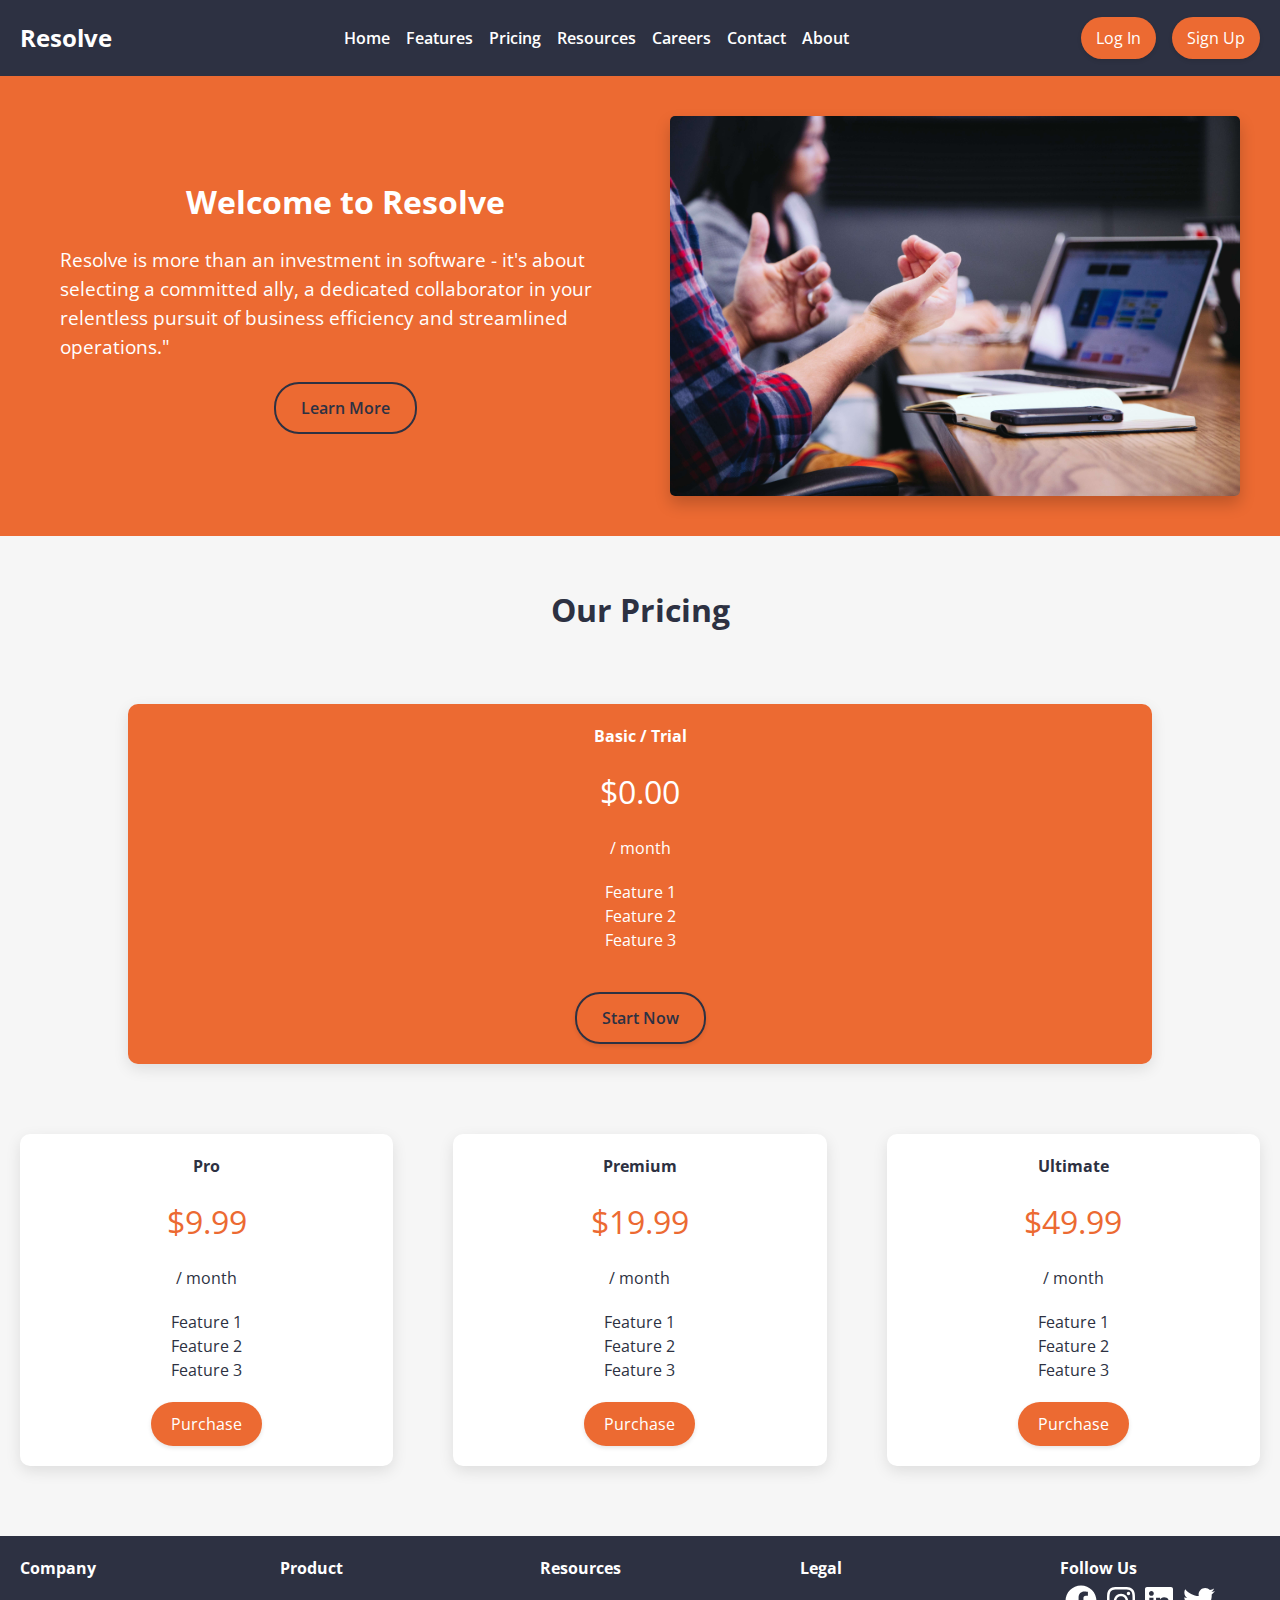
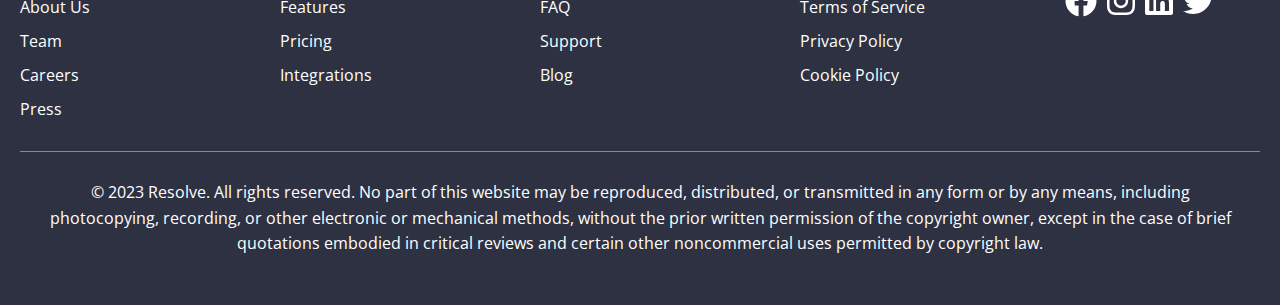
==== index.html @ be9911df "Add/Updated two panels" ====
<!DOCTYPE html>
<html lang="en">
  <head>
    <meta charset="utf-8" />
    <meta name="viewport" content="width=device-width, initial-scale=1" />

    <title>Home - Resolve | Ticketing & Documentation System</title>
    <meta
      name="description"
      content="Resolve is a cutting-edge, integrated CRM and DMS software solution designed to streamline your customer relationships and document management. Its robust yet user-friendly interface enhances operational efficiency, drives data-driven decisions, and adapts to your business growth, providing a seamless and sustainable pathway to success."
    />
    <meta name="author" content="Joshua Erney" />

    <link rel="icon" href="/favicon.ico" />
    <link rel="icon" href="/favicon.svg" type="image/svg+xml" />
    <link rel="apple-touch-icon" href="/apple-touch-icon.png" />
    <link rel="preconnect" href="https://fonts.googleapis.com" />
    <link rel="preconnect" href="https://fonts.gstatic.com" crossorigin />
    <link
      href="https://fonts.googleapis.com/css2?family=Open+Sans:wght@300;400;500;600;700;800&display=swap"
      rel="stylesheet"
    />

    <link rel="stylesheet" href="css\reset.css" />
    <link rel="stylesheet" href="css\main.css" />
    <link rel="stylesheet" href="css\responsive.css" />
  </head>
  <body>
    <header>
      <h1><a id="logo" href="index.html" rel="home">Resolve</a></h1>
      <nav class="navContainer">
        <div class="primaryNav">
          <ul class="primaryNavList">
            <li class="navMenuItem">
              <a class="navLink" href="index.html">Home</a>
            </li>
            <li class="navMenuItem">
              <a class="navLink" href="features.html">Features</a>
            </li>
            <li class="navMenuItem">
              <a class="navLink" href="pricing.html">Pricing</a>
            </li>
            <li class="navMenuItem">
              <a class="navLink" href="resources.html">Resources</a>
              <ul class="primaryNavSubList">
                <li class="navSubmenuItem">
                  <a class="navLink" href="documentation.html">Documentation</a>
                </li>
                <li class="navSubmenuItem">
                  <a class="navLink" href="testimonials.html">Testimonials</a>
                </li>
                <li class="navSubmenuItem">
                  <a class="navLink" href="integrations.html">Integrations</a>
                </li>
              </ul>
            </li>
            <li class="navMenuItem">
              <a class="navLink" href="careers.html">Careers</a>
            </li>
            <li class="navMenuItem">
              <a class="navLink" href="contact.html">Contact</a>
            </li>
            <li class="navMenuItem">
              <a class="navLink" href="about.html">About</a>
            </li>
          </ul>
        </div>
        <div class="secondaryNav">
          <ul class="secondaryNavList">
            <li class="navMenuItem">
              <a class="navLink button" href="login.html">Log In</a>
            </li>
            <li class="navMenuItem">
              <a class="navLink button" href="signup.html">Sign Up</a>
            </li>
          </ul>
        </div>
      </nav>
    </header>

    <main>
      <section id="intro">
        <div class="introContainer">
          <div class="introText">
            <h2>Welcome to Resolve</h2>
            <p>
              Resolve is more than an investment in software - it's about
              selecting a committed ally, a dedicated collaborator in your
              relentless pursuit of business efficiency and streamlined
              operations."
            </p>
            <button class="intro-button">Learn More</button>
          </div>
          <div class="introImg">
            <img src="img\image5.jpg" alt="Introduction to Resolve" />
          </div>
        </div>
      </section>

      <section id="pricing">
        <h2>Our Pricing</h2>
        <div class="pricing-container">
          <div class="pricing-plan" id="basic-plan">
            <h3 class="plan-title">Basic / Trial</h3>
            <p class="plan-price">$0.00</p>
            <p class="plan-period">/ month</p>
            <ul class="plan-features">
              <li>Feature 1</li>
              <li>Feature 2</li>
              <li>Feature 3</li>
            </ul>
            <a href="#" class="navLink button">Start Now</a>
          </div>
          <div class="pricing-grid">
            <div class="pricing-plan">
              <h3 class="plan-title">Pro</h3>
              <p class="plan-price">$9.99</p>
              <p class="plan-period">/ month</p>
              <ul class="plan-features">
                <li>Feature 1</li>
                <li>Feature 2</li>
                <li>Feature 3</li>
              </ul>
              <a href="#" class="navLink button">Purchase</a>
            </div>

            <div class="pricing-plan">
              <h3 class="plan-title">Premium</h3>
              <p class="plan-price">$19.99</p>
              <p class="plan-period">/ month</p>
              <ul class="plan-features">
                <li>Feature 1</li>
                <li>Feature 2</li>
                <li>Feature 3</li>
              </ul>
              <a href="#" class="navLink button">Purchase</a>
            </div>

            <div class="pricing-plan">
              <h3 class="plan-title">Ultimate</h3>
              <p class="plan-price">$49.99</p>
              <p class="plan-period">/ month</p>
              <ul class="plan-features">
                <li>Feature 1</li>
                <li>Feature 2</li>
                <li>Feature 3</li>
              </ul>
              <a href="#" class="navLink button">Purchase</a>
            </div>
          </div>
        </div>
      </section>
    </main>

    <footer>
      <div class="footer-container">
        <!-- Company information -->
        <div class="footer-section">
          <h4>Company</h4>
          <ul>
            <li><a href="about.html">About Us</a></li>
            <li><a href="team.html">Team</a></li>
            <li><a href="careers.html">Careers</a></li>
            <li><a href="press.html">Press</a></li>
          </ul>
        </div>
        <!-- Product/Service information -->
        <div class="footer-section">
          <h4>Product</h4>
          <ul>
            <li><a href="features.html">Features</a></li>
            <li><a href="pricing.html">Pricing</a></li>
            <li><a href="integrations.html">Integrations</a></li>
          </ul>
        </div>
        <!-- Support and resources -->
        <div class="footer-section">
          <h4>Resources</h4>
          <ul>
            <li><a href="faq.html">FAQ</a></li>
            <li><a href="support.html">Support</a></li>
            <li><a href="blog.html">Blog</a></li>
          </ul>
        </div>
        <!-- Legal links -->
        <div class="footer-section">
          <h4>Legal</h4>
          <ul>
            <li><a href="terms.html">Terms of Service</a></li>
            <li><a href="privacy.html">Privacy Policy</a></li>
            <li><a href="cookie.html">Cookie Policy</a></li>
          </ul>
        </div>

        <!-- Social media links -->
        <div class="footer-section">
          <h3>Follow Us</h3>
          <ul class="social-icons">
            <li>
              <a href="#" target="_blank">
                <svg
                  xmlns="http://www.w3.org/2000/svg"
                  height="2em"
                  viewBox="0 0 512 512"
                >
                  <path
                    d="M504 256C504 119 393 8 256 8S8 119 8 256c0 123.78 90.69 226.38 209.25 245V327.69h-63V256h63v-54.64c0-62.15 37-96.48 93.67-96.48 27.14 0 55.52 4.84 55.52 4.84v61h-31.28c-30.8 0-40.41 19.12-40.41 38.73V256h68.78l-11 71.69h-57.78V501C413.31 482.38 504 379.78 504 256z"
                  />
                </svg>
              </a>
            </li>

            <li>
              <a href="#" target="_blank">
                <svg
                  xmlns="http://www.w3.org/2000/svg"
                  height="2em"
                  viewBox="0 0 448 512"
                >
                  <path
                    d="M224.1 141c-63.6 0-114.9 51.3-114.9 114.9s51.3 114.9 114.9 114.9S339 319.5 339 255.9 287.7 141 224.1 141zm0 189.6c-41.1 0-74.7-33.5-74.7-74.7s33.5-74.7 74.7-74.7 74.7 33.5 74.7 74.7-33.6 74.7-74.7 74.7zm146.4-194.3c0 14.9-12 26.8-26.8 26.8-14.9 0-26.8-12-26.8-26.8s12-26.8 26.8-26.8 26.8 12 26.8 26.8zm76.1 27.2c-1.7-35.9-9.9-67.7-36.2-93.9-26.2-26.2-58-34.4-93.9-36.2-37-2.1-147.9-2.1-184.9 0-35.8 1.7-67.6 9.9-93.9 36.1s-34.4 58-36.2 93.9c-2.1 37-2.1 147.9 0 184.9 1.7 35.9 9.9 67.7 36.2 93.9s58 34.4 93.9 36.2c37 2.1 147.9 2.1 184.9 0 35.9-1.7 67.7-9.9 93.9-36.2 26.2-26.2 34.4-58 36.2-93.9 2.1-37 2.1-147.8 0-184.8zM398.8 388c-7.8 19.6-22.9 34.7-42.6 42.6-29.5 11.7-99.5 9-132.1 9s-102.7 2.6-132.1-9c-19.6-7.8-34.7-22.9-42.6-42.6-11.7-29.5-9-99.5-9-132.1s-2.6-102.7 9-132.1c7.8-19.6 22.9-34.7 42.6-42.6 29.5-11.7 99.5-9 132.1-9s102.7-2.6 132.1 9c19.6 7.8 34.7 22.9 42.6 42.6 11.7 29.5 9 99.5 9 132.1s2.7 102.7-9 132.1z"
                  />
                </svg>
              </a>
            </li>

            <li>
              <a href="#" target="_blank">
                <svg
                  xmlns="http://www.w3.org/2000/svg"
                  height="2em"
                  viewBox="0 0 448 512"
                >
                  <path
                    d="M416 32H31.9C14.3 32 0 46.5 0 64.3v383.4C0 465.5 14.3 480 31.9 480H416c17.6 0 32-14.5 32-32.3V64.3c0-17.8-14.4-32.3-32-32.3zM135.4 416H69V202.2h66.5V416zm-33.2-243c-21.3 0-38.5-17.3-38.5-38.5S80.9 96 102.2 96c21.2 0 38.5 17.3 38.5 38.5 0 21.3-17.2 38.5-38.5 38.5zm282.1 243h-66.4V312c0-24.8-.5-56.7-34.5-56.7-34.6 0-39.9 27-39.9 54.9V416h-66.4V202.2h63.7v29.2h.9c8.9-16.8 30.6-34.5 62.9-34.5 67.2 0 79.7 44.3 79.7 101.9V416z"
                  />
                </svg>
              </a>
            </li>

            <li>
              <a href="#" target="_blank">
                <svg
                  xmlns="http://www.w3.org/2000/svg"
                  height="2em"
                  viewBox="0 0 512 512"
                >
                  <path
                    d="M459.37 151.716c.325 4.548.325 9.097.325 13.645 0 138.72-105.583 298.558-298.558 298.558-59.452 0-114.68-17.219-161.137-47.106 8.447.974 16.568 1.299 25.34 1.299 49.055 0 94.213-16.568 130.274-44.832-46.132-.975-84.792-31.188-98.112-72.772 6.498.974 12.995 1.624 19.818 1.624 9.421 0 18.843-1.3 27.614-3.573-48.081-9.747-84.143-51.98-84.143-102.985v-1.299c13.969 7.797 30.214 12.67 47.431 13.319-28.264-18.843-46.781-51.005-46.781-87.391 0-19.492 5.197-37.36 14.294-52.954 51.655 63.675 129.3 105.258 216.365 109.807-1.624-7.797-2.599-15.918-2.599-24.04 0-57.828 46.782-104.934 104.934-104.934 30.213 0 57.502 12.67 76.67 33.137 23.715-4.548 46.456-13.32 66.599-25.34-7.798 24.366-24.366 44.833-46.132 57.827 21.117-2.273 41.584-8.122 60.426-16.243-14.292 20.791-32.161 39.308-52.628 54.253z"
                  />
                </svg>
              </a>
            </li>
          </ul>
        </div>
      </div>
      <!-- Copyright notice -->
      <div class="copyright-notice">
        <p>
          © 2023 Resolve. All rights reserved. No part of this website may be
          reproduced, distributed, or transmitted in any form or by any means,
          including photocopying, recording, or other electronic or mechanical
          methods, without the prior written permission of the copyright owner,
          except in the case of brief quotations embodied in critical reviews
          and certain other noncommercial uses permitted by copyright law.
        </p>
      </div>
    </footer>

    <script src="Resolve\js\main.js"></script>
  </body>
</html>
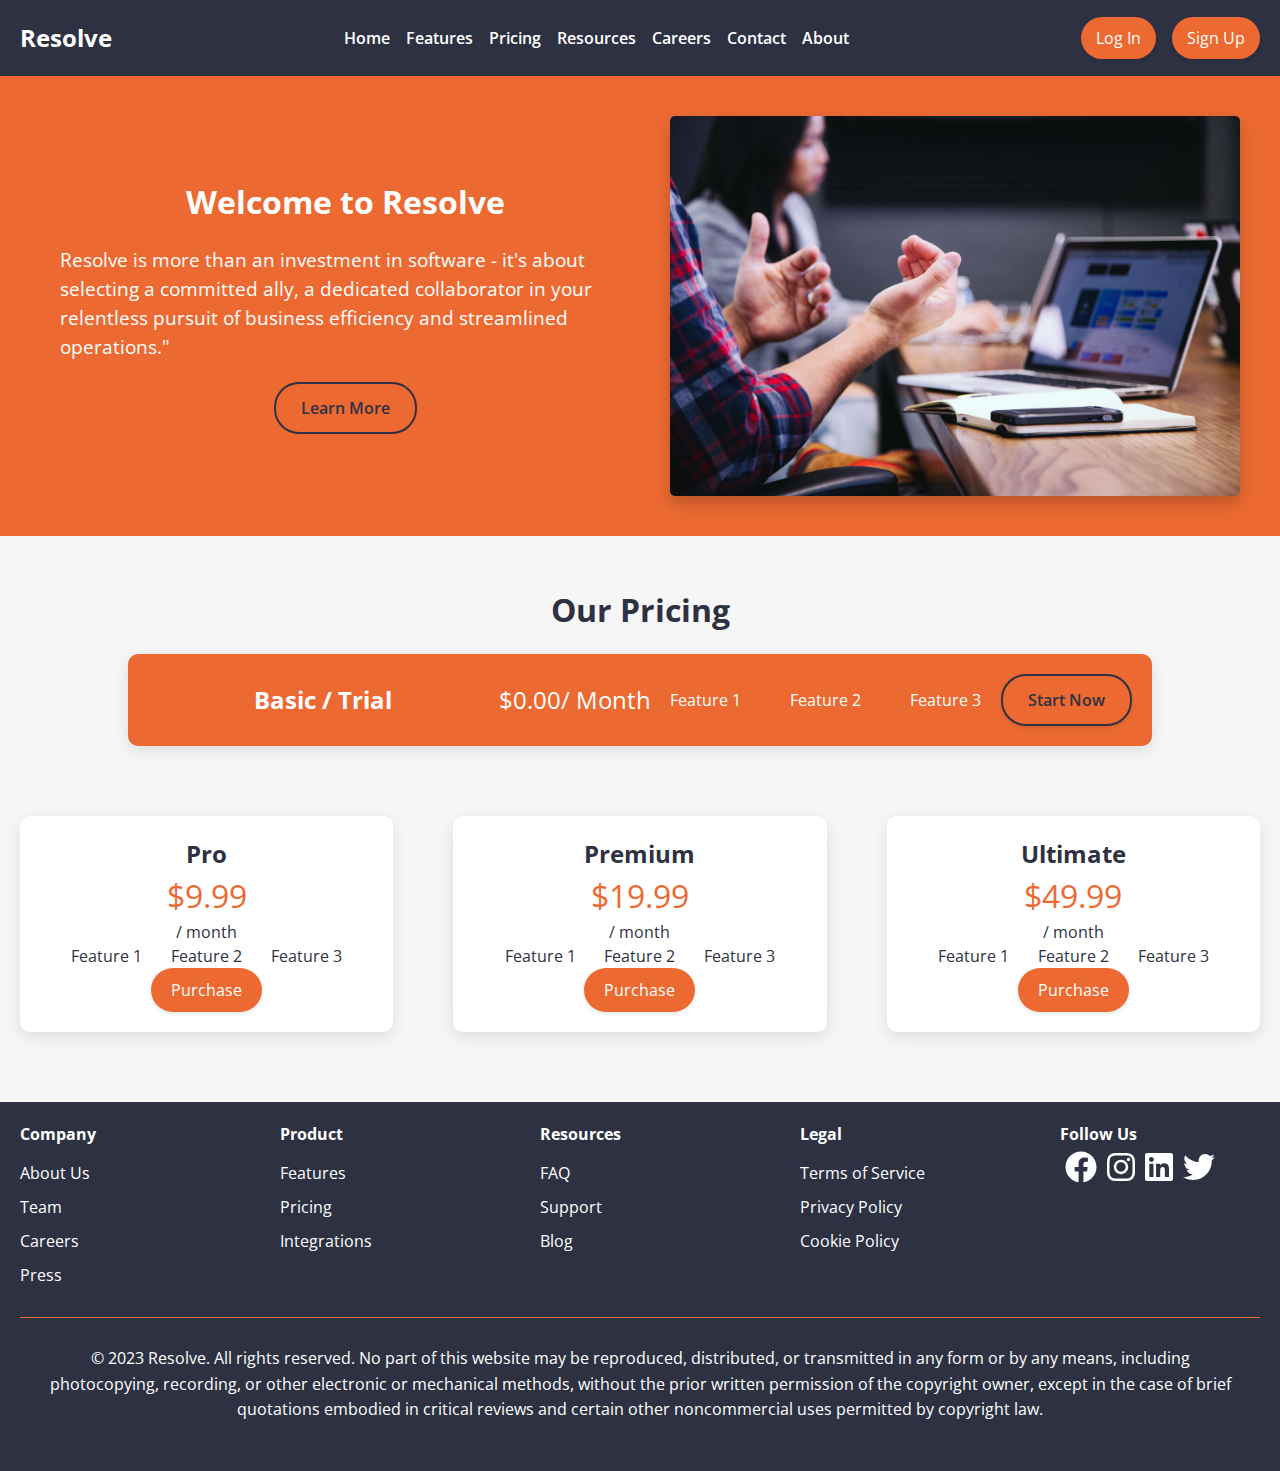
==== commit 6798f449: "made changes to the pricing card" ====
--- a/index.html
+++ b/index.html
@@ -103,7 +103,7 @@
           <div class="pricing-plan" id="basic-plan">
             <h3 class="plan-title">Basic / Trial</h3>
             <p class="plan-price">$0.00</p>
-            <p class="plan-period">/ month</p>
+            <p class="plan-period">/ Month</p>
             <ul class="plan-features">
               <li>Feature 1</li>
               <li>Feature 2</li>
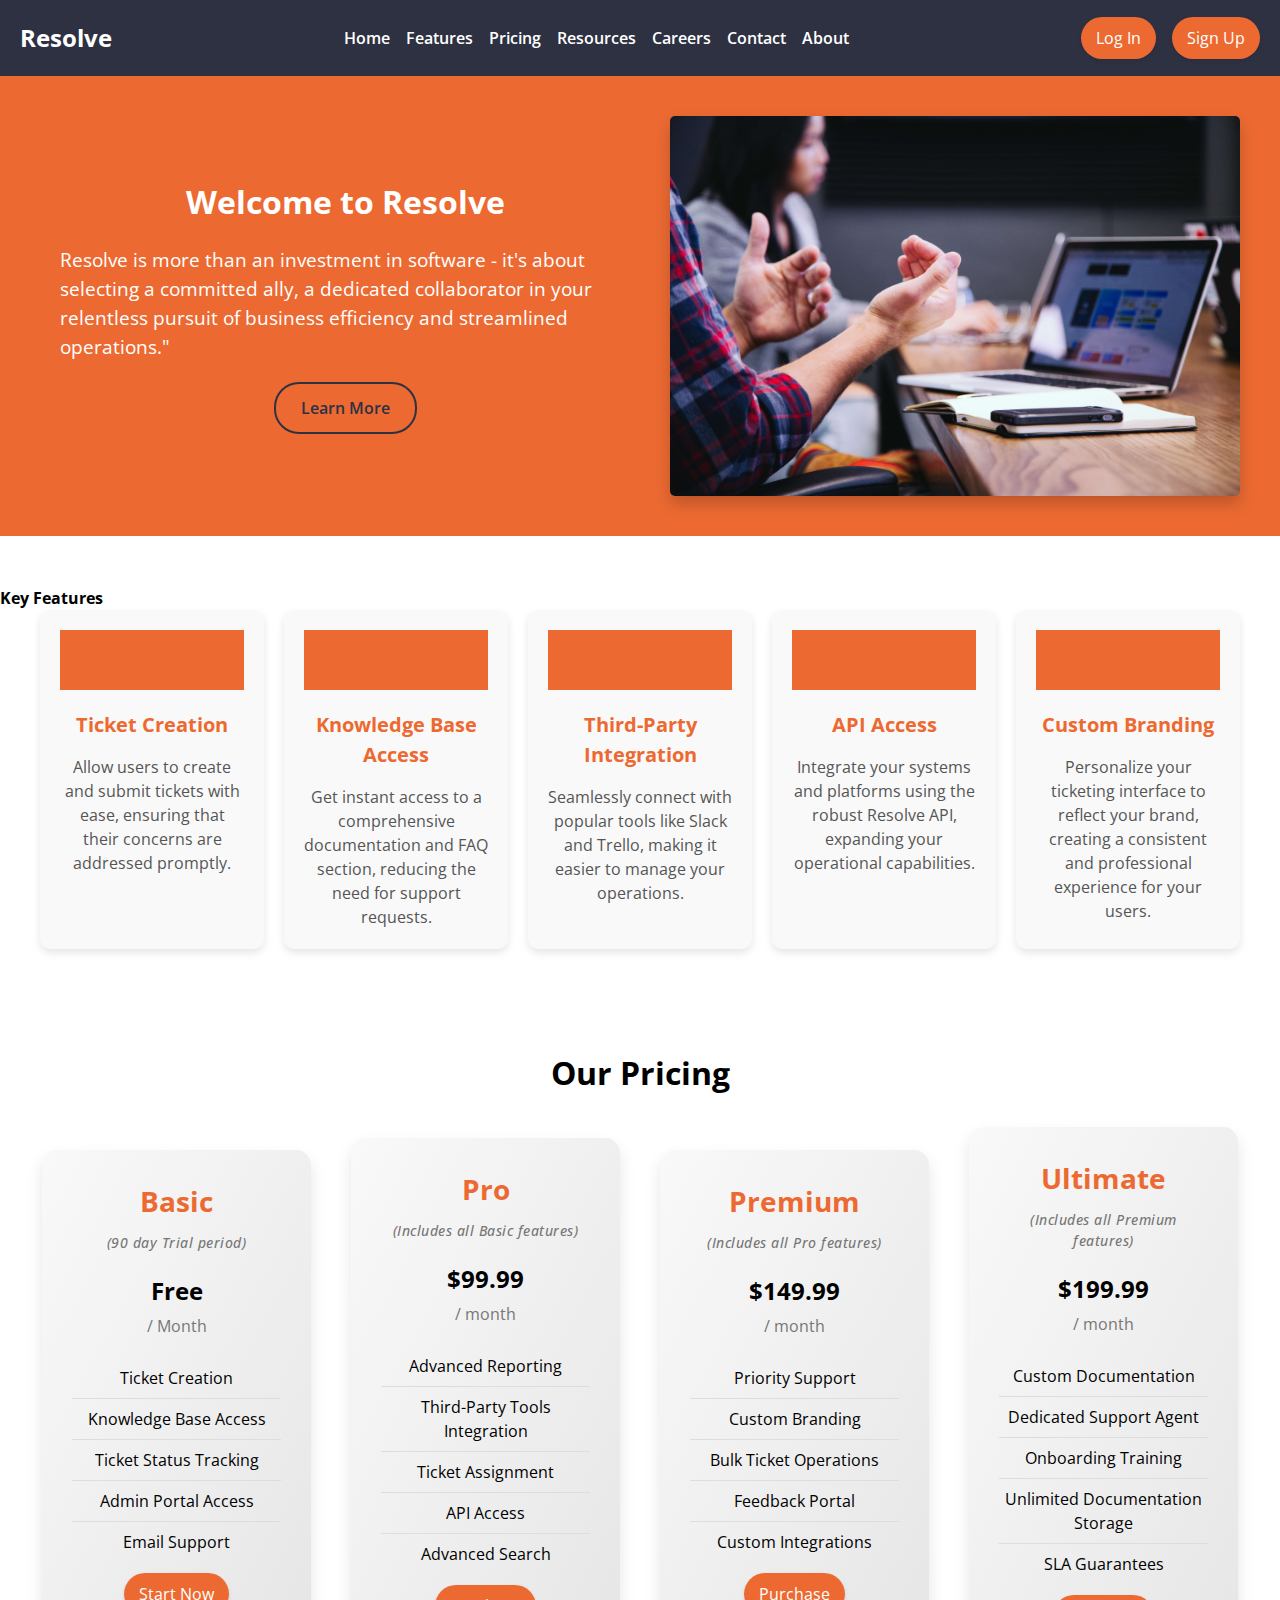
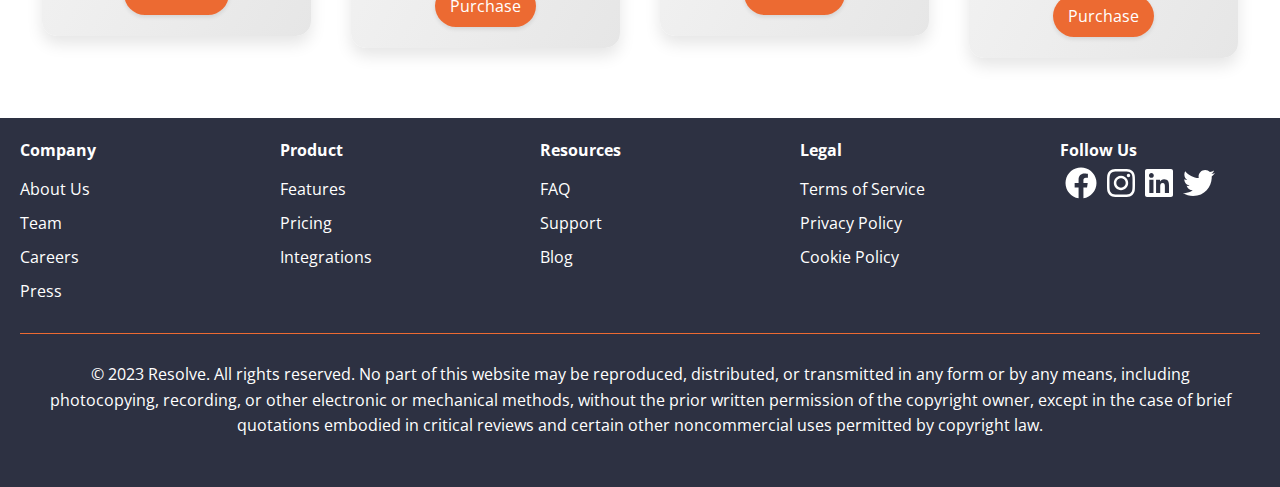
==== commit 6369bf35: "changed pricing panel" ====
--- a/index.html
+++ b/index.html
@@ -97,56 +97,127 @@
         </div>
       </section>
 
+      <section id="features-showcase">
+        <h2>Key Features</h2>
+        <div class="features-container">
+          <div class="feature-item">
+            <div class="feature-icon">
+              <!-- Insert SVG or Font Awesome icon here -->
+            </div>
+            <h3>Ticket Creation</h3>
+            <p>
+              Allow users to create and submit tickets with ease, ensuring that
+              their concerns are addressed promptly.
+            </p>
+          </div>
+
+          <div class="feature-item">
+            <div class="feature-icon">
+              <!-- Insert SVG or Font Awesome icon here -->
+            </div>
+            <h3>Knowledge Base Access</h3>
+            <p>
+              Get instant access to a comprehensive documentation and FAQ
+              section, reducing the need for support requests.
+            </p>
+          </div>
+
+          <div class="feature-item">
+            <div class="feature-icon">
+              <!-- Insert SVG or Font Awesome icon here -->
+            </div>
+            <h3>Third-Party Integration</h3>
+            <p>
+              Seamlessly connect with popular tools like Slack and Trello,
+              making it easier to manage your operations.
+            </p>
+          </div>
+
+          <div class="feature-item">
+            <div class="feature-icon">
+              <!-- Insert SVG or Font Awesome icon here -->
+            </div>
+            <h3>API Access</h3>
+            <p>
+              Integrate your systems and platforms using the robust Resolve API,
+              expanding your operational capabilities.
+            </p>
+          </div>
+
+          <div class="feature-item">
+            <div class="feature-icon">
+              <!-- Insert SVG or Font Awesome icon here -->
+            </div>
+            <h3>Custom Branding</h3>
+            <p>
+              Personalize your ticketing interface to reflect your brand,
+              creating a consistent and professional experience for your users.
+            </p>
+          </div>
+        </div>
+      </section>
+
       <section id="pricing">
         <h2>Our Pricing</h2>
-        <div class="pricing-container">
-          <div class="pricing-plan" id="basic-plan">
-            <h3 class="plan-title">Basic / Trial</h3>
-            <p class="plan-price">$0.00</p>
+        <div class="pricing-grid">
+          <div class="pricing-plan">
+            <h3 class="plan-title">Basic</h3>
+            <p class="plan-subtitle">(90 day Trial period)</p>
+            <p class="plan-price">Free</p>
             <p class="plan-period">/ Month</p>
             <ul class="plan-features">
-              <li>Feature 1</li>
-              <li>Feature 2</li>
-              <li>Feature 3</li>
+              <li>Ticket Creation</li>
+              <li>Knowledge Base Access</li>
+              <li>Ticket Status Tracking</li>
+              <li>Admin Portal Access</li>
+              <li>Email Support</li>
             </ul>
             <a href="#" class="navLink button">Start Now</a>
           </div>
-          <div class="pricing-grid">
-            <div class="pricing-plan">
-              <h3 class="plan-title">Pro</h3>
-              <p class="plan-price">$9.99</p>
-              <p class="plan-period">/ month</p>
-              <ul class="plan-features">
-                <li>Feature 1</li>
-                <li>Feature 2</li>
-                <li>Feature 3</li>
-              </ul>
-              <a href="#" class="navLink button">Purchase</a>
-            </div>
-
-            <div class="pricing-plan">
-              <h3 class="plan-title">Premium</h3>
-              <p class="plan-price">$19.99</p>
-              <p class="plan-period">/ month</p>
-              <ul class="plan-features">
-                <li>Feature 1</li>
-                <li>Feature 2</li>
-                <li>Feature 3</li>
-              </ul>
-              <a href="#" class="navLink button">Purchase</a>
-            </div>
-
-            <div class="pricing-plan">
-              <h3 class="plan-title">Ultimate</h3>
-              <p class="plan-price">$49.99</p>
-              <p class="plan-period">/ month</p>
-              <ul class="plan-features">
-                <li>Feature 1</li>
-                <li>Feature 2</li>
-                <li>Feature 3</li>
-              </ul>
-              <a href="#" class="navLink button">Purchase</a>
-            </div>
+
+          <div class="pricing-plan">
+            <h3 class="plan-title">Pro</h3>
+            <p class="plan-subtitle">(Includes all Basic features)</p>
+            <p class="plan-price">$99.99</p>
+            <p class="plan-period">/ month</p>
+            <ul class="plan-features">
+              <li>Advanced Reporting</li>
+              <li>Third-Party Tools Integration</li>
+              <li>Ticket Assignment</li>
+              <li>API Access</li>
+              <li>Advanced Search</li>
+            </ul>
+            <a href="#" class="navLink button">Purchase</a>
+          </div>
+
+          <div class="pricing-plan">
+            <h3 class="plan-title">Premium</h3>
+            <p class="plan-subtitle">(Includes all Pro features)</p>
+            <p class="plan-price">$149.99</p>
+            <p class="plan-period">/ month</p>
+            <ul class="plan-features">
+              <li>Priority Support</li>
+              <li>Custom Branding</li>
+              <li>Bulk Ticket Operations</li>
+              <li>Feedback Portal</li>
+              <li>Custom Integrations</li>
+            </ul>
+            <a href="#" class="navLink button">Purchase</a>
+          </div>
+
+          <div class="pricing-plan">
+            <h3 class="plan-title">Ultimate</h3>
+            <p class="plan-subtitle">(Includes all Premium features)</p>
+            <p class="plan-price">$199.99</p>
+            <p class="plan-period">/ month</p>
+            <ul class="plan-features">
+              <li>Custom Documentation</li>
+              <li>Dedicated Support Agent</li>
+              <li>Onboarding Training</li>
+              <li>Unlimited Documentation Storage</li>
+              <li>SLA Guarantees</li>
+            </ul>
+            <a href="#" class="navLink button">Purchase</a>
           </div>
         </div>
       </section>
@@ -269,4 +340,4 @@
 
     <script src="Resolve\js\main.js"></script>
   </body>
-</html>+</html>
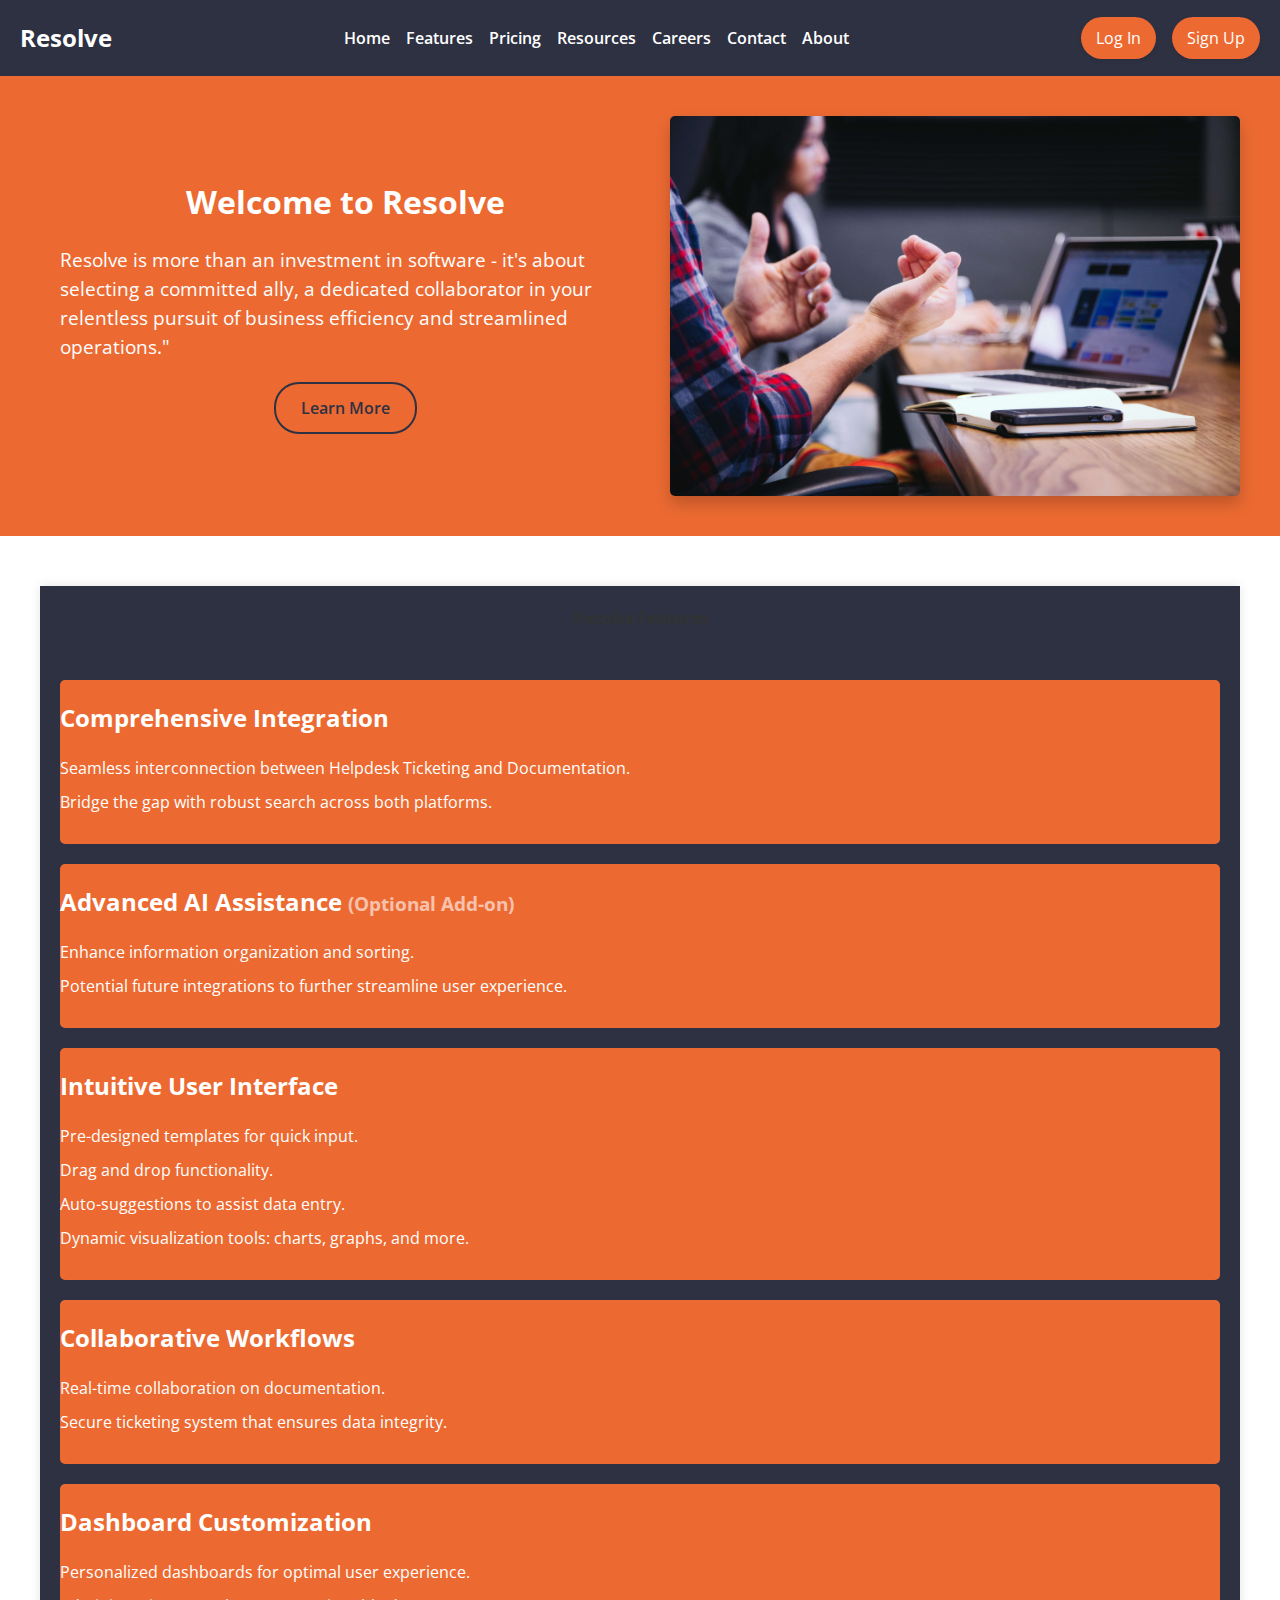
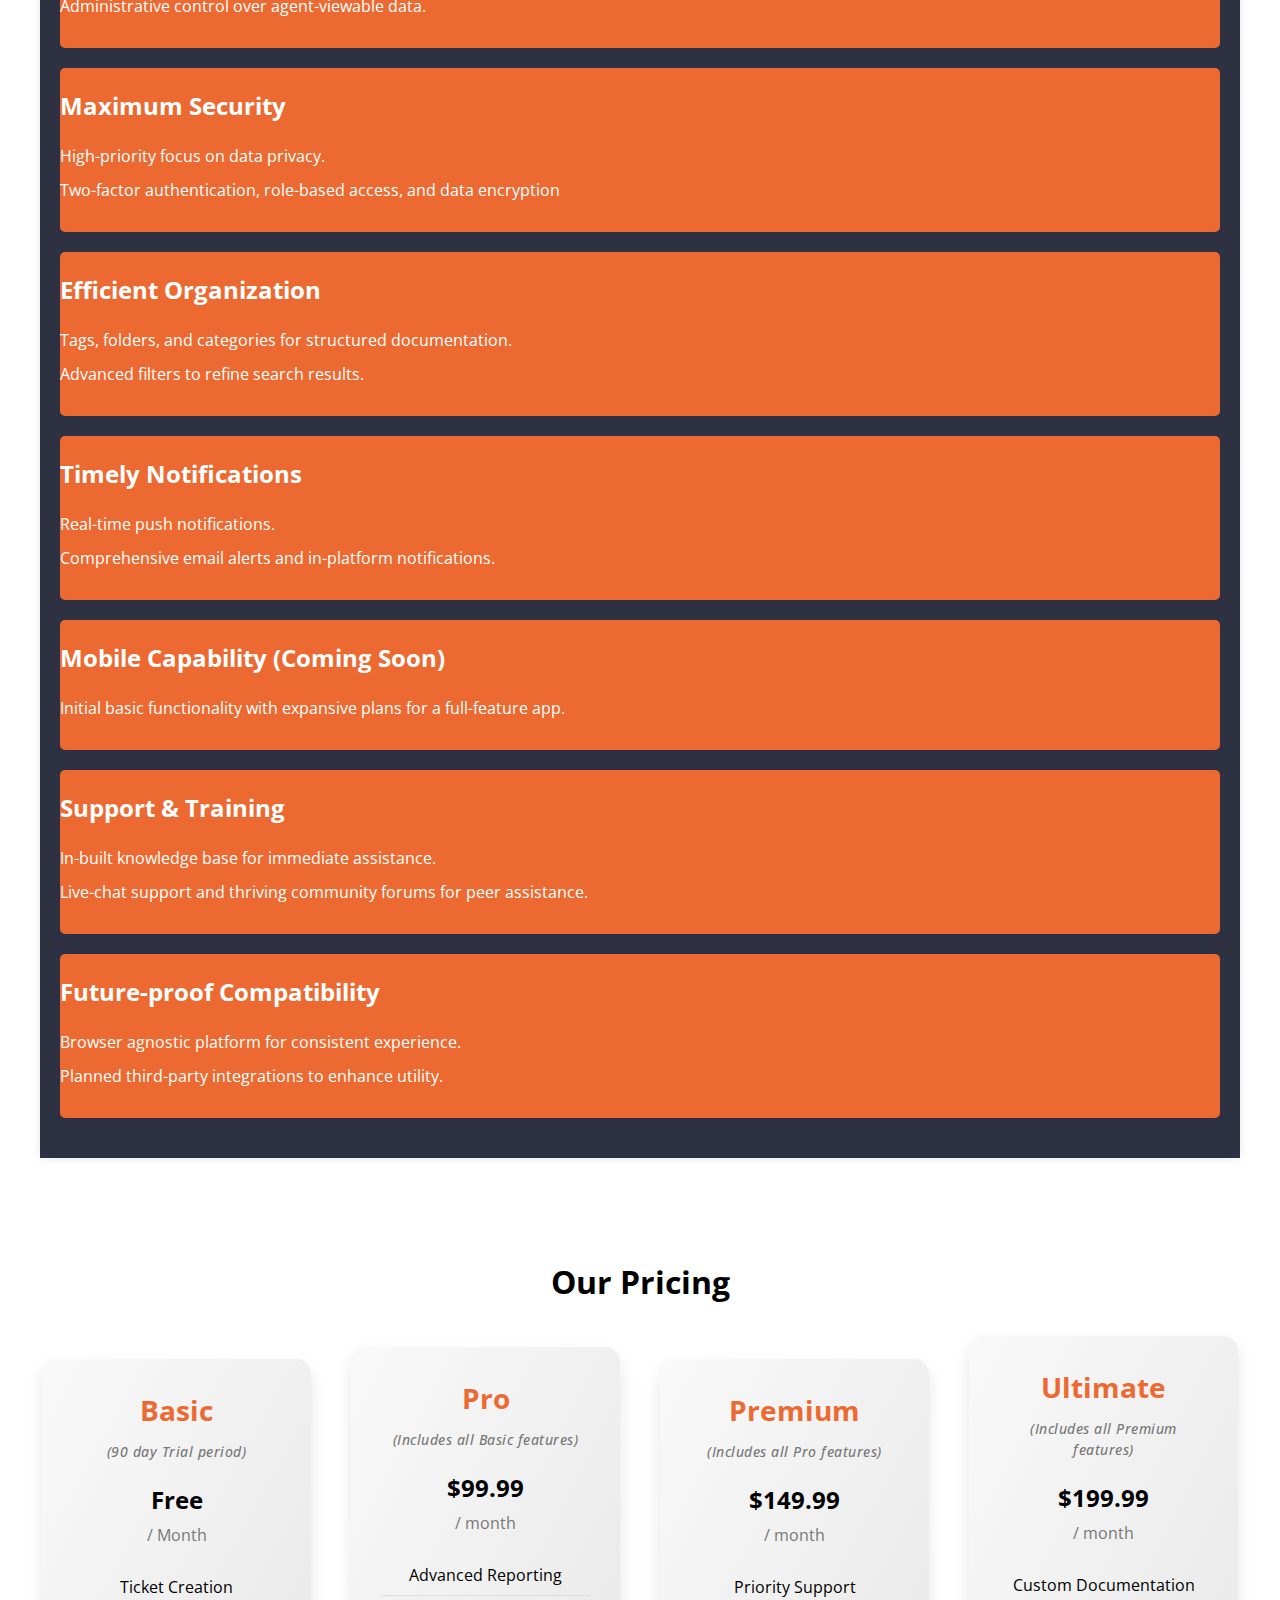
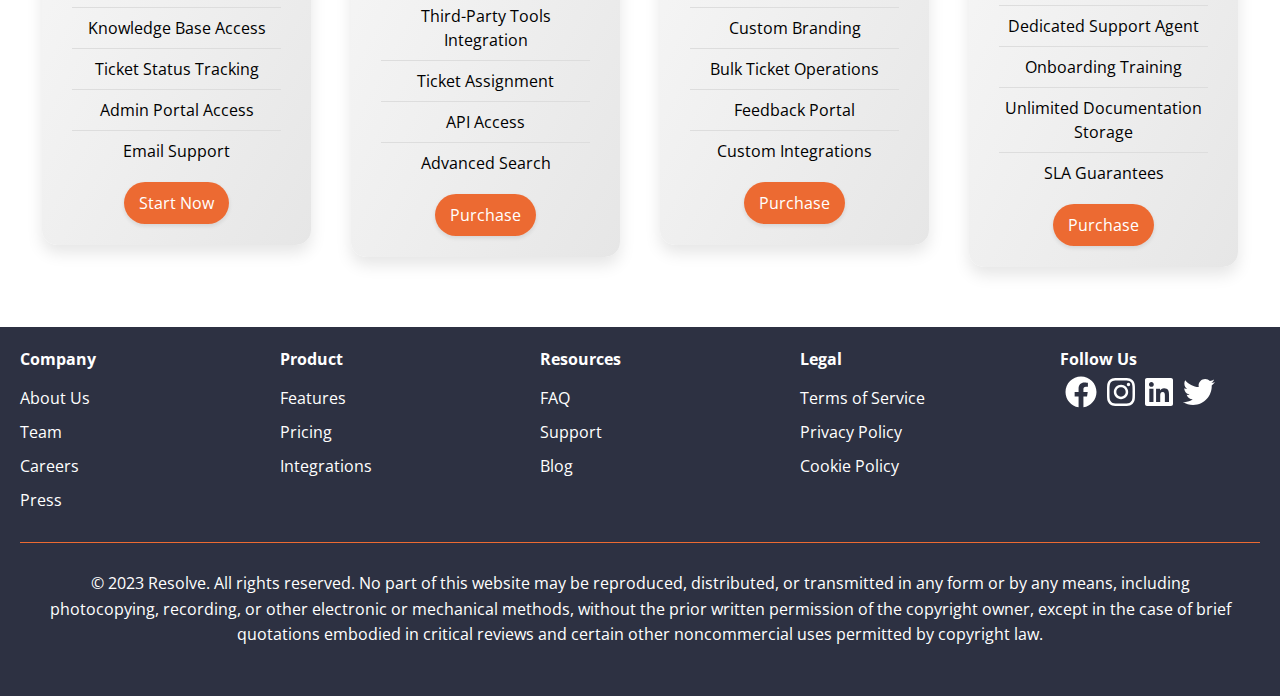
==== commit 5d61cc5e: "adding features panel" ====
--- a/index.html
+++ b/index.html
@@ -97,63 +97,96 @@
         </div>
       </section>
 
-      <section id="features-showcase">
-        <h2>Key Features</h2>
-        <div class="features-container">
-          <div class="feature-item">
-            <div class="feature-icon">
-              <!-- Insert SVG or Font Awesome icon here -->
-            </div>
-            <h3>Ticket Creation</h3>
-            <p>
-              Allow users to create and submit tickets with ease, ensuring that
-              their concerns are addressed promptly.
-            </p>
-          </div>
-
-          <div class="feature-item">
-            <div class="feature-icon">
-              <!-- Insert SVG or Font Awesome icon here -->
-            </div>
-            <h3>Knowledge Base Access</h3>
-            <p>
-              Get instant access to a comprehensive documentation and FAQ
-              section, reducing the need for support requests.
-            </p>
-          </div>
-
-          <div class="feature-item">
-            <div class="feature-icon">
-              <!-- Insert SVG or Font Awesome icon here -->
-            </div>
-            <h3>Third-Party Integration</h3>
-            <p>
-              Seamlessly connect with popular tools like Slack and Trello,
-              making it easier to manage your operations.
-            </p>
-          </div>
-
-          <div class="feature-item">
-            <div class="feature-icon">
-              <!-- Insert SVG or Font Awesome icon here -->
-            </div>
-            <h3>API Access</h3>
-            <p>
-              Integrate your systems and platforms using the robust Resolve API,
-              expanding your operational capabilities.
-            </p>
-          </div>
-
-          <div class="feature-item">
-            <div class="feature-icon">
-              <!-- Insert SVG or Font Awesome icon here -->
-            </div>
-            <h3>Custom Branding</h3>
-            <p>
-              Personalize your ticketing interface to reflect your brand,
-              creating a consistent and professional experience for your users.
-            </p>
-          </div>
+      <section id="features">
+        <h1>Resolve Features</h1>
+
+        <div class="feature">
+          <h2>Comprehensive Integration</h2>
+          <ul>
+            <li>Seamless interconnection between Helpdesk Ticketing and Documentation.</li>
+            <li>Bridge the gap with robust search across both platforms.</li>
+          </ul>
+        </div>
+
+        <div class="feature">
+          <h2>Advanced AI Assistance <span>(Optional Add-on)</span></h2>
+          <ul>
+            <li>Enhance information organization and sorting.</li>
+            <li> Potential future integrations to further streamline user experience.</li>
+          </ul>
+        </div>
+
+        <div class="feature">
+          <h2>Intuitive User Interface</h2>
+          <ul>
+            <li>Pre-designed templates for quick input.</li>
+            <li>Drag and drop functionality.</li>
+            <li>Auto-suggestions to assist data entry.</li>
+            <li>Dynamic visualization tools: charts, graphs, and more.</li>
+          </ul>
+        </div>
+
+        <div class="feature">
+          <h2>Collaborative Workflows</h2>
+          <ul>
+            <li>Real-time collaboration on documentation.</li>
+            <li>Secure ticketing system that ensures data integrity.</li>
+          </ul>
+        </div>
+
+        <div class="feature">
+          <h2>Dashboard Customization</h2>
+          <ul>
+            <li>Personalized dashboards for optimal user experience.</li>
+            <li>Administrative control over agent-viewable data.</li>
+          </ul>
+        </div>
+
+        <div class="feature">
+          <h2>Maximum Security</h2>
+          <ul>
+            <li>High-priority focus on data privacy.</li>
+            <li>Two-factor authentication, role-based access, and data encryption</li>
+          </ul>
+        </div>
+
+        <div class="feature">
+          <h2>Efficient Organization</h2>
+          <ul>
+            <li>Tags, folders, and categories for structured documentation.</li>
+            <li>Advanced filters to refine search results.</li>
+          </ul>
+        </div>
+
+        <div class="feature">
+          <h2>Timely Notifications</h2>
+          <ul>
+            <li>Real-time push notifications.</li>
+            <li>Comprehensive email alerts and in-platform notifications.</li>
+          </ul>
+        </div>
+
+        <div class="feature">
+          <h2>Mobile Capability (Coming Soon)</h2>
+          <ul>
+            <li>Initial basic functionality with expansive plans for a full-feature app.</li>
+          </ul>
+        </div>
+
+        <div class="feature">
+          <h2>Support & Training</h2>
+          <ul>
+            <li>In-built knowledge base for immediate assistance.</li>
+            <li>Live-chat support and thriving community forums for peer assistance.</li>
+          </ul>
+        </div>
+
+        <div class="feature">
+          <h2>Future-proof Compatibility</h2>
+          <ul>
+            <li>Browser agnostic platform for consistent experience.</li>
+            <li>Planned third-party integrations to enhance utility.</li>
+          </ul>
         </div>
       </section>
 
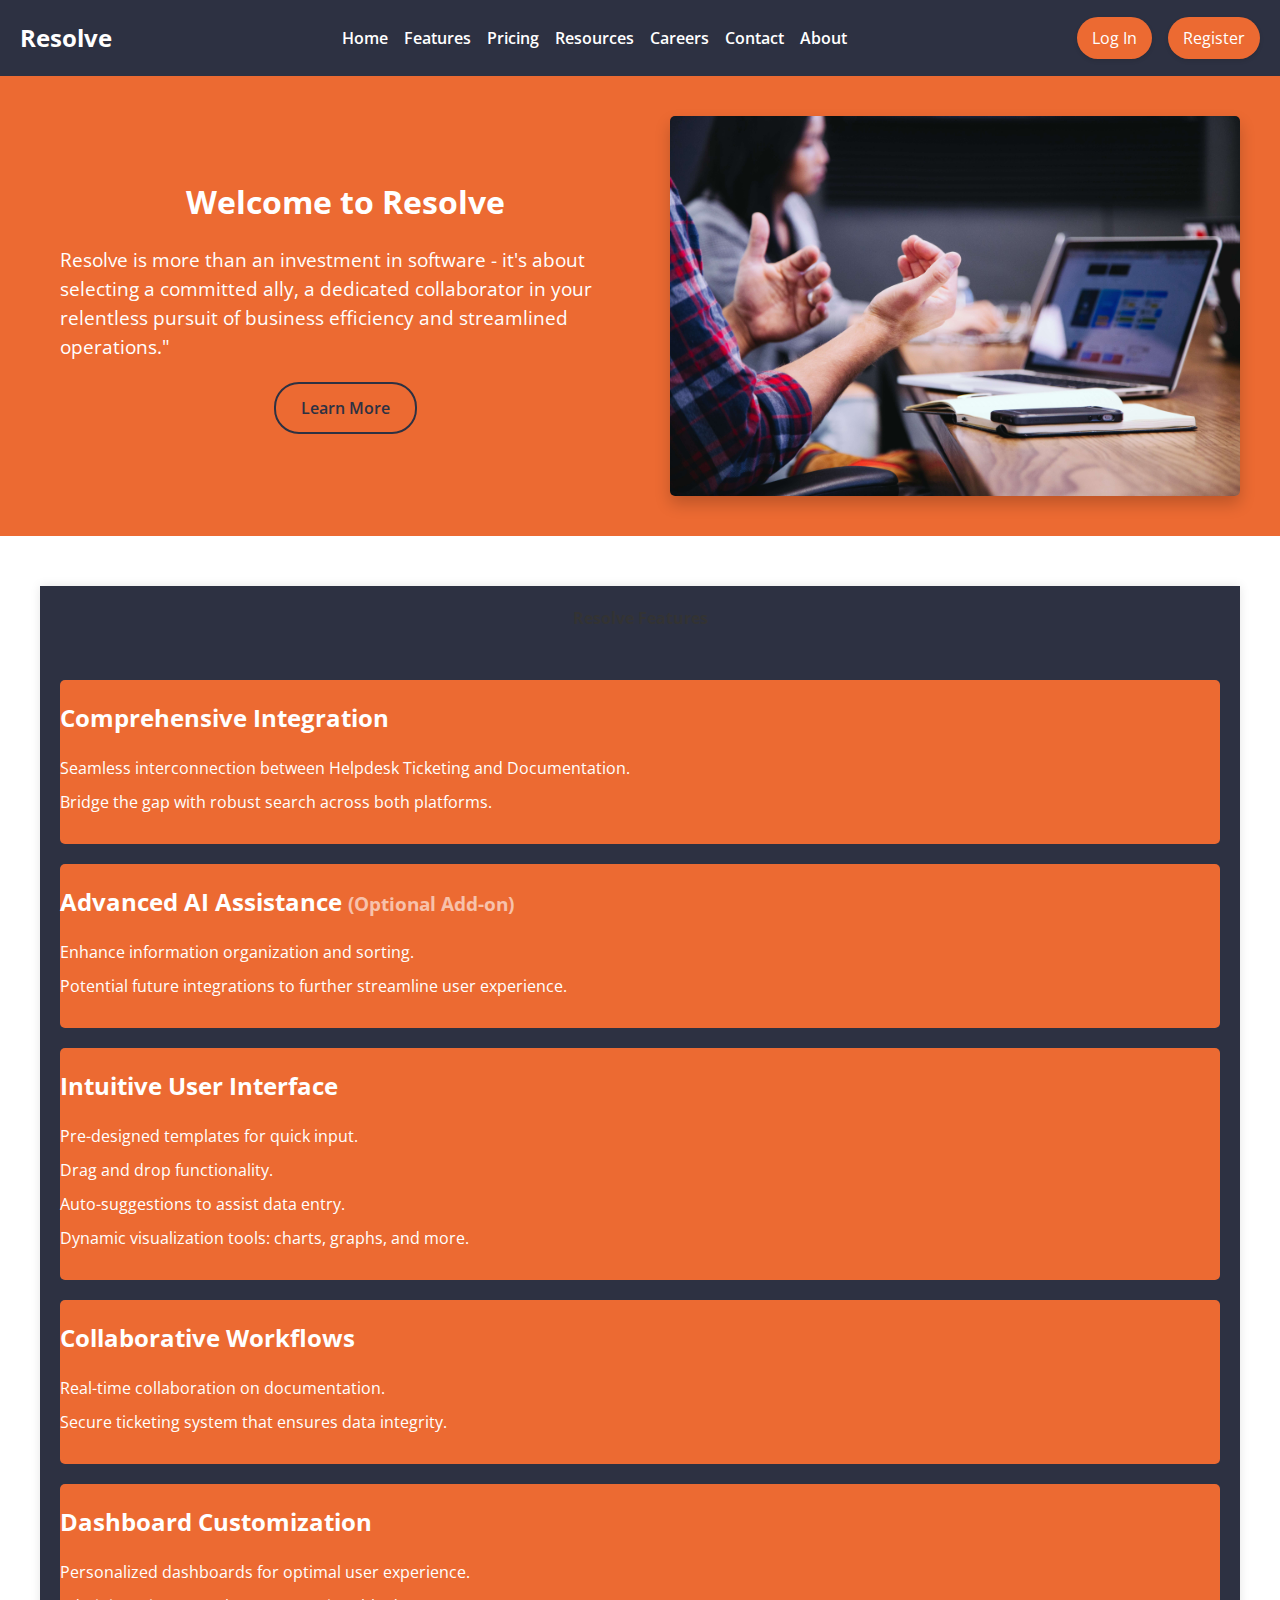
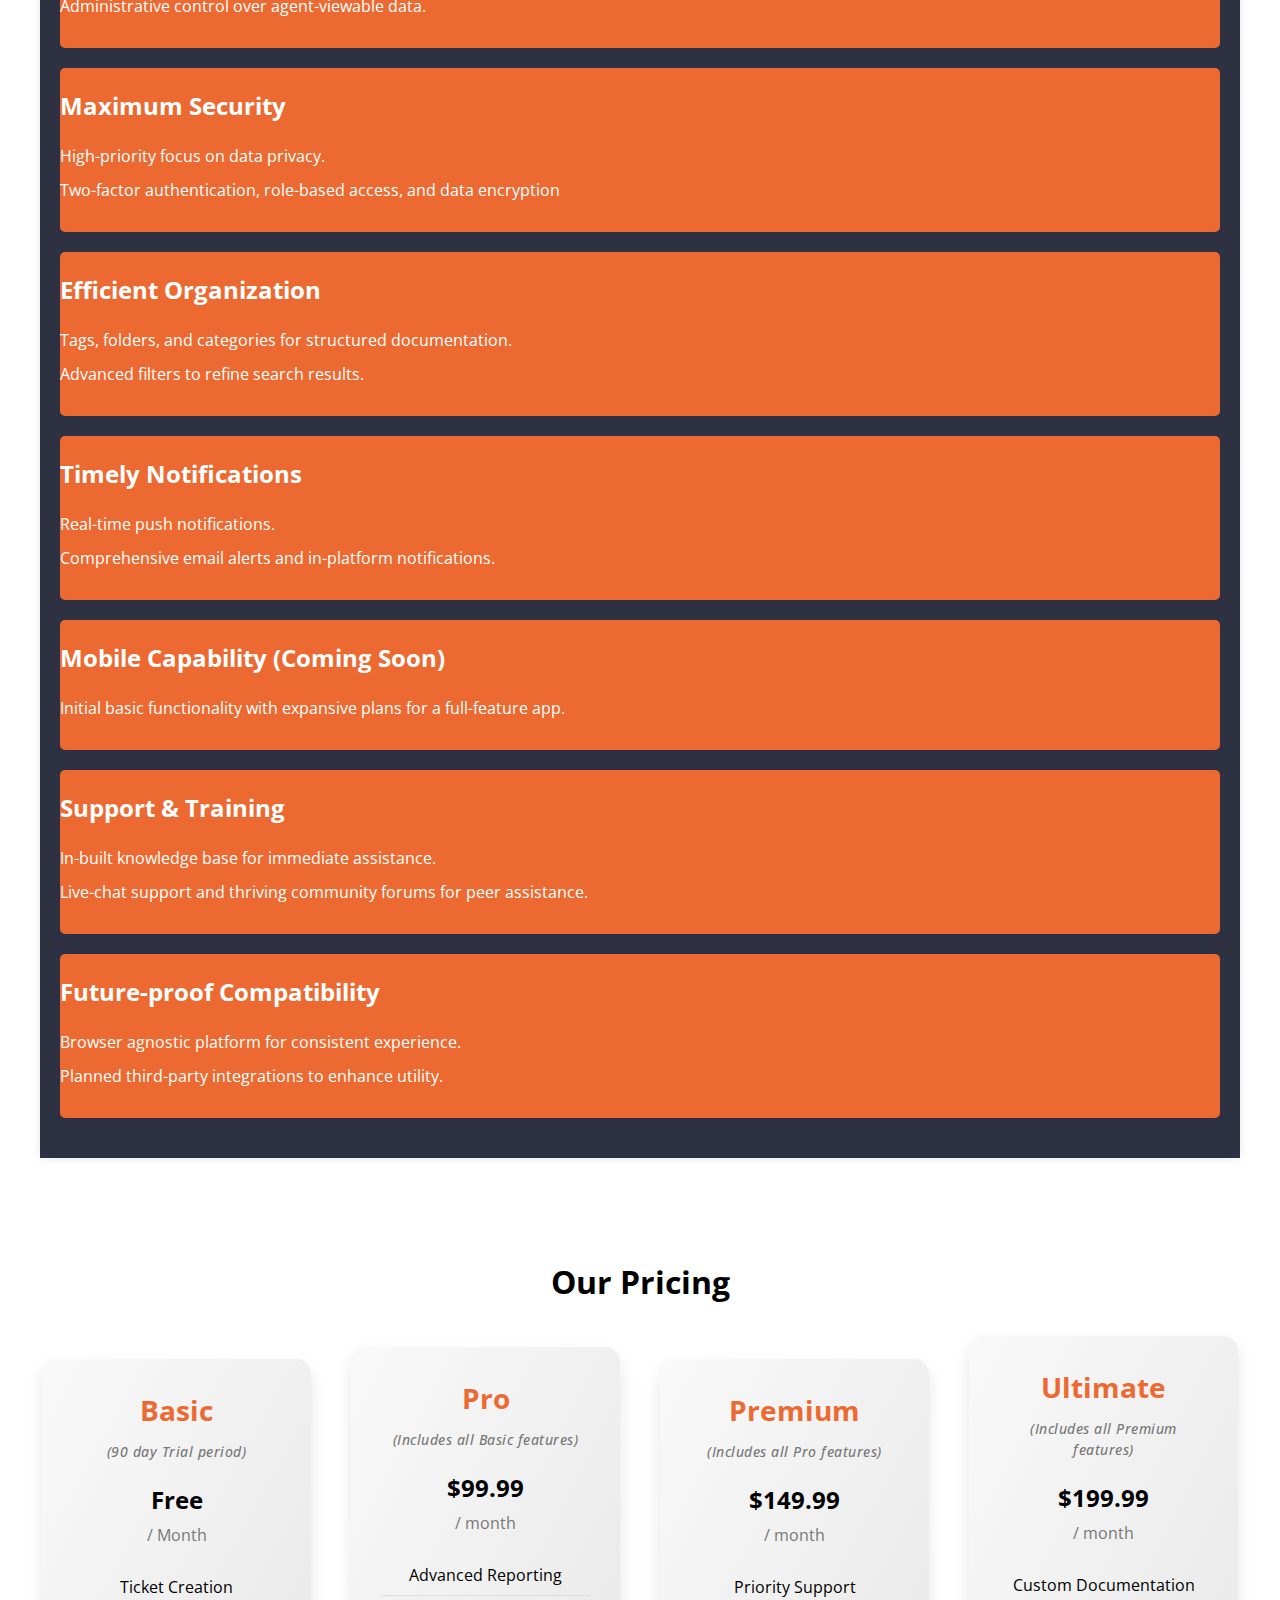
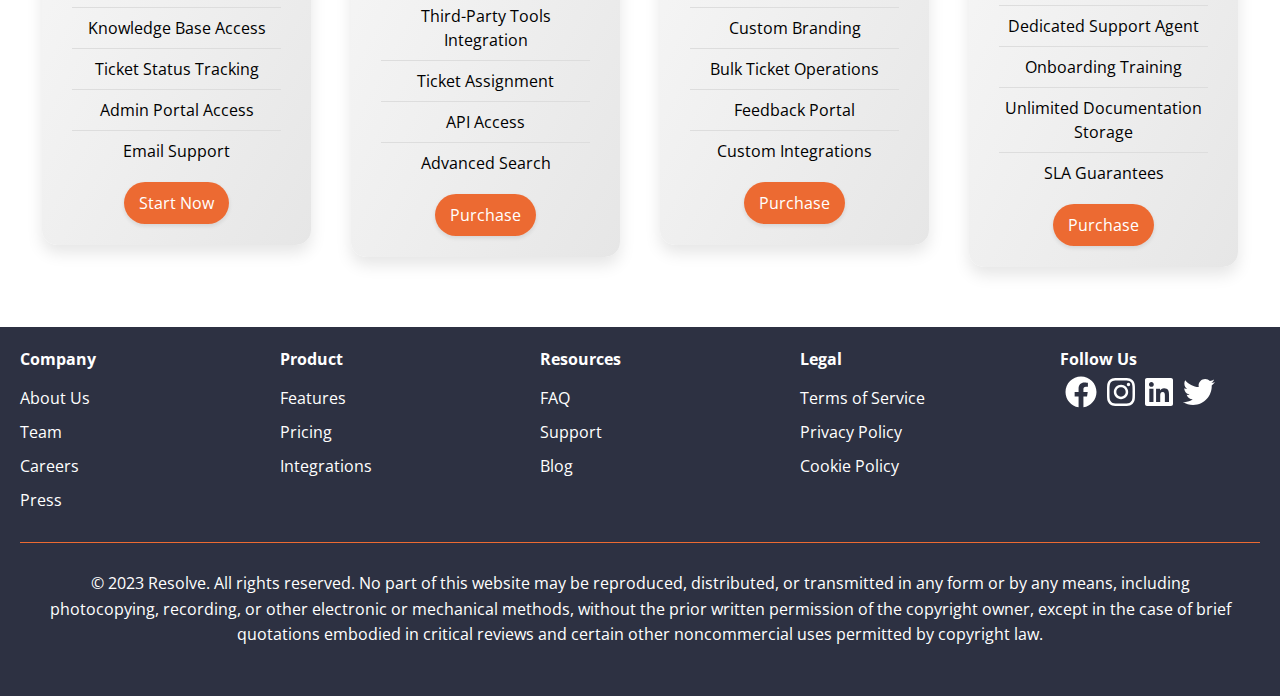
==== commit 6541a681: "Updated all Pages" ====
--- a/index.html
+++ b/index.html
@@ -71,7 +71,7 @@
               <a class="navLink button" href="login.html">Log In</a>
             </li>
             <li class="navMenuItem">
-              <a class="navLink button" href="signup.html">Sign Up</a>
+              <a class="navLink button" href="registration.html">Register</a>
             </li>
           </ul>
         </div>
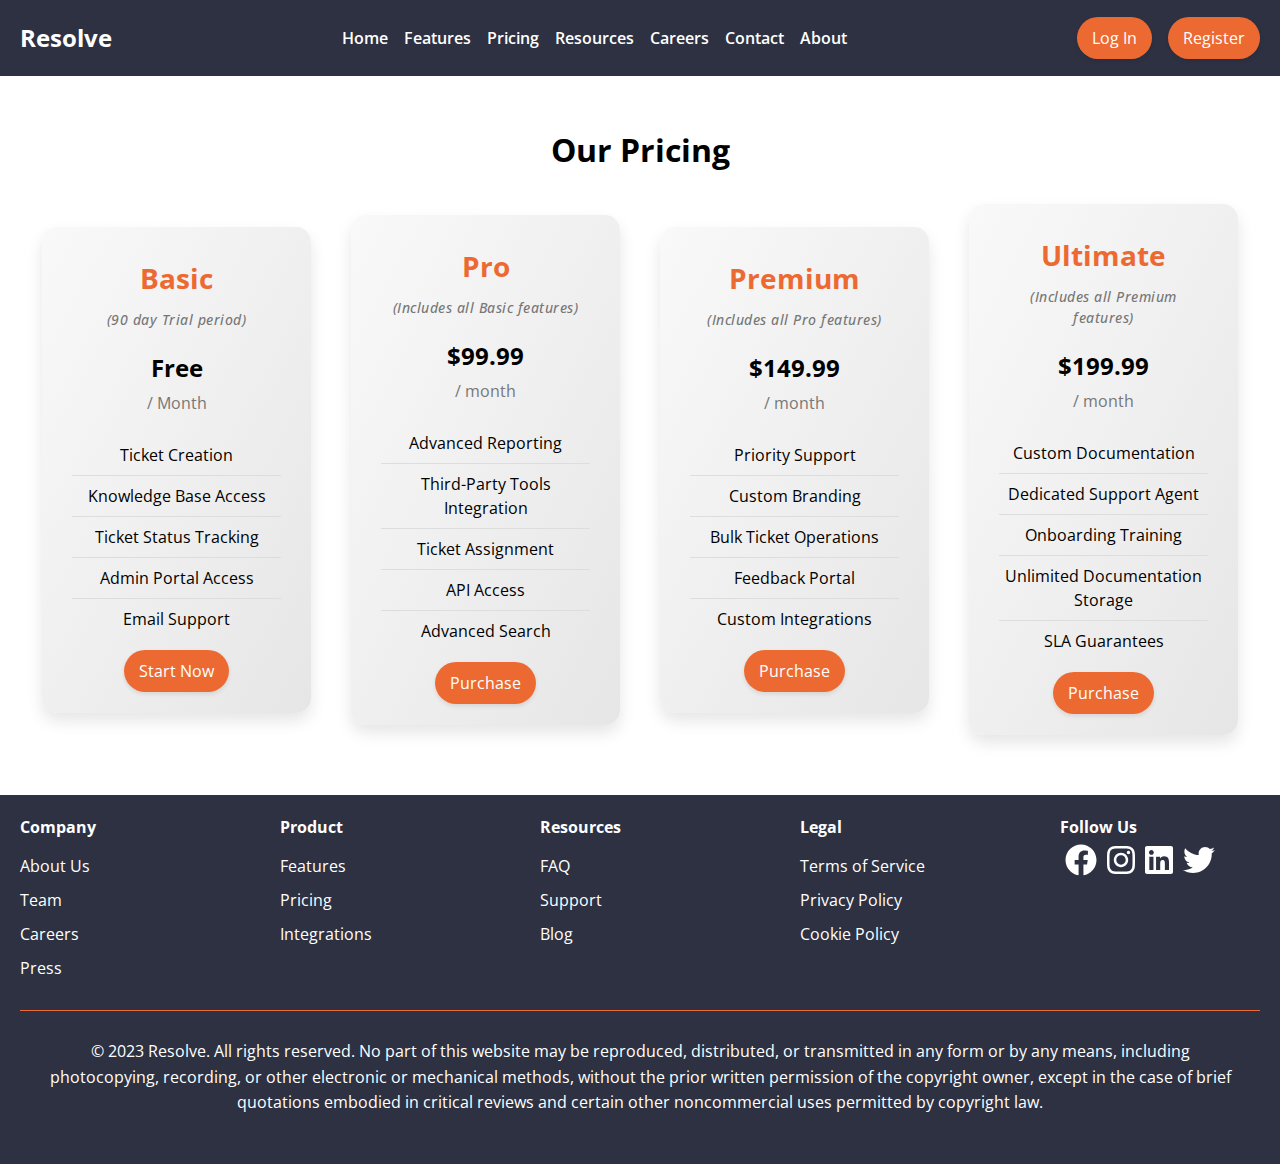
==== commit fa53f601: "reset all html files" ====
--- a/index.html
+++ b/index.html
@@ -4,7 +4,7 @@
     <meta charset="utf-8" />
     <meta name="viewport" content="width=device-width, initial-scale=1" />
 
-    <title>Home - Resolve | Ticketing & Documentation System</title>
+    <title>Resolve | Ticketing & Documentation System</title>
     <meta
       name="description"
       content="Resolve is a cutting-edge, integrated CRM and DMS software solution designed to streamline your customer relationships and document management. Its robust yet user-friendly interface enhances operational efficiency, drives data-driven decisions, and adapts to your business growth, providing a seamless and sustainable pathway to success."
@@ -79,25 +79,15 @@
     </header>
 
     <main>
-      <section id="intro">
-        <div class="introContainer">
-          <div class="introText">
-            <h2>Welcome to Resolve</h2>
-            <p>
-              Resolve is more than an investment in software - it's about
+
+      <!-- Resolve is more than an investment in software - it's about
               selecting a committed ally, a dedicated collaborator in your
               relentless pursuit of business efficiency and streamlined
-              operations."
-            </p>
-            <button class="intro-button">Learn More</button>
-          </div>
-          <div class="introImg">
-            <img src="img\image5.jpg" alt="Introduction to Resolve" />
-          </div>
-        </div>
-      </section>
-
-      <section id="features">
+              operations. 
+          -->
+
+
+      <!-- <section id="features">
         <h1>Resolve Features</h1>
 
         <div class="feature">
@@ -188,7 +178,7 @@
             <li>Planned third-party integrations to enhance utility.</li>
           </ul>
         </div>
-      </section>
+      </section> -->
 
       <section id="pricing">
         <h2>Our Pricing</h2>
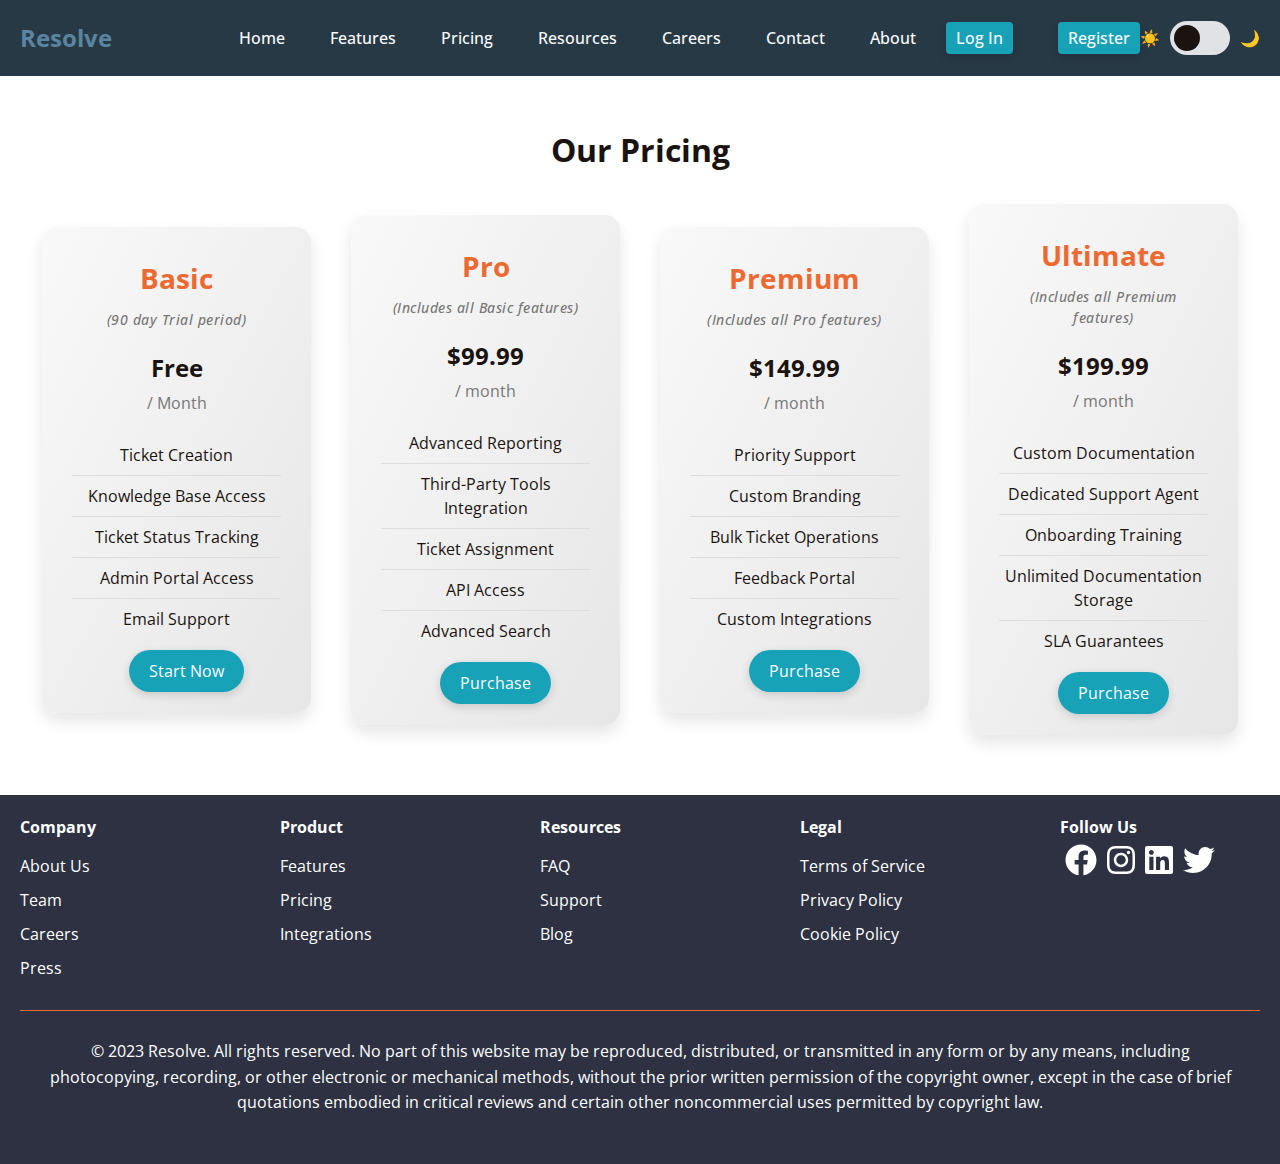
==== commit 15c90327: "styling updates" ====
--- a/index.html
+++ b/index.html
@@ -75,9 +75,17 @@
             </li>
           </ul>
         </div>
+        <div class="theme-toggle">
+          <span class="sun-icon">☀️</span>
+          <label class="switch">
+            <input type="checkbox" id="themeSwitch">
+            <span class="slider round"></span>
+          </label>
+          <span class="moon-icon">🌙</span>
+        </div>
+        
       </nav>
     </header>
-
     <main>
 
       <!-- Resolve is more than an investment in software - it's about
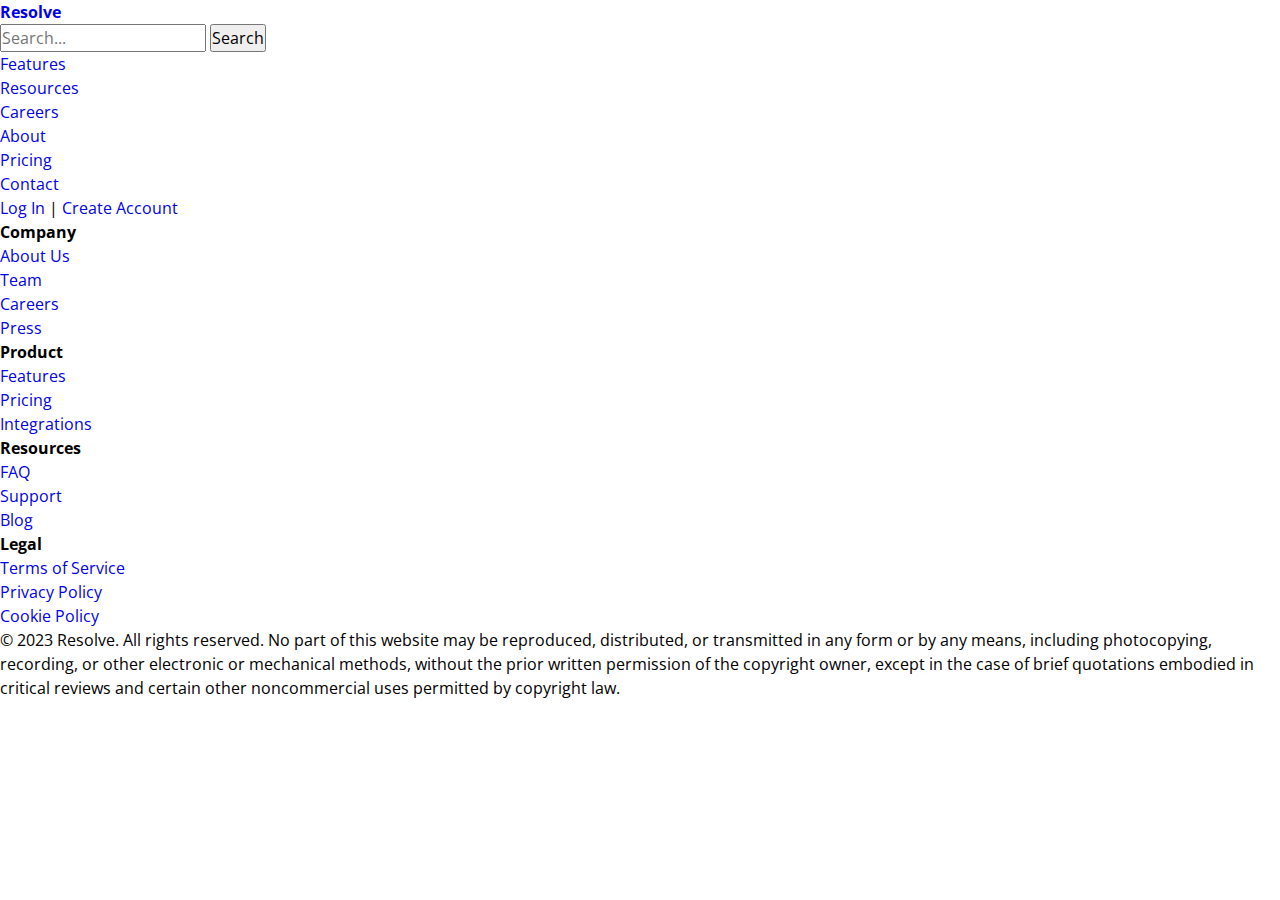
==== commit 9d370054: "#FactoryReset" ====
--- a/index.html
+++ b/index.html
@@ -28,236 +28,57 @@
   <body>
     <header>
       <h1><a id="logo" href="index.html" rel="home">Resolve</a></h1>
-      <nav class="navContainer">
-        <div class="primaryNav">
-          <ul class="primaryNavList">
-            <li class="navMenuItem">
-              <a class="navLink" href="index.html">Home</a>
-            </li>
-            <li class="navMenuItem">
-              <a class="navLink" href="features.html">Features</a>
-            </li>
-            <li class="navMenuItem">
-              <a class="navLink" href="pricing.html">Pricing</a>
-            </li>
-            <li class="navMenuItem">
-              <a class="navLink" href="resources.html">Resources</a>
-              <ul class="primaryNavSubList">
-                <li class="navSubmenuItem">
-                  <a class="navLink" href="documentation.html">Documentation</a>
-                </li>
-                <li class="navSubmenuItem">
-                  <a class="navLink" href="testimonials.html">Testimonials</a>
-                </li>
-                <li class="navSubmenuItem">
-                  <a class="navLink" href="integrations.html">Integrations</a>
-                </li>
-              </ul>
-            </li>
-            <li class="navMenuItem">
-              <a class="navLink" href="careers.html">Careers</a>
-            </li>
-            <li class="navMenuItem">
-              <a class="navLink" href="contact.html">Contact</a>
-            </li>
-            <li class="navMenuItem">
-              <a class="navLink" href="about.html">About</a>
-            </li>
-          </ul>
-        </div>
-        <div class="secondaryNav">
-          <ul class="secondaryNavList">
-            <li class="navMenuItem">
-              <a class="navLink button" href="login.html">Log In</a>
-            </li>
-            <li class="navMenuItem">
-              <a class="navLink button" href="registration.html">Register</a>
-            </li>
-          </ul>
-        </div>
-        <div class="theme-toggle">
-          <span class="sun-icon">☀️</span>
-          <label class="switch">
-            <input type="checkbox" id="themeSwitch">
-            <span class="slider round"></span>
-          </label>
-          <span class="moon-icon">🌙</span>
-        </div>
-        
+      <!-- Search Box -->
+      <div id="search-box">
+        <form action="/search" method="get">
+          <input
+            type="text"
+            name="q"
+            aria-label="Search"
+            placeholder="Search..."
+          />
+          <button type="submit">Search</button>
+        </form>
+      </div>
+      <nav class="navContainer" aria-label="Main navigation">
+        <ul class="primaryNavList">
+          <!-- Navigation Items -->
+          <li class="navMenuItem">
+            <a class="navLink" href="features.html">Features</a>
+          </li>
+          <li class="navMenuItem">
+            <a class="navLink" href="resources.html">Resources</a>
+          </li>
+          <li class="navMenuItem">
+            <a class="navLink" href="careers.html">Careers</a>
+          </li>
+          <li class="navMenuItem">
+            <a class="navLink" href="about.html">About</a>
+          </li>
+          <!-- Optional Pricing Link -->
+          <li class="navMenuItem">
+            <a class="navLink" href="pricing.html">Pricing</a>
+          </li>
+          <!-- Optional Contact Link -->
+          <li class="navMenuItem">
+            <a class="navLink" href="contact.html">Contact</a>
+          </li>
+        </ul>
       </nav>
+      <!-- User Account Links -->
+      <div class="userAccountLinks">
+        <a href="login.html">Log In</a>
+        <span>|</span>
+        <a href="create-account.html">Create Account</a>
+      </div>
     </header>
-    <main>
 
-      <!-- Resolve is more than an investment in software - it's about
-              selecting a committed ally, a dedicated collaborator in your
-              relentless pursuit of business efficiency and streamlined
-              operations. 
-          -->
-
-
-      <!-- <section id="features">
-        <h1>Resolve Features</h1>
-
-        <div class="feature">
-          <h2>Comprehensive Integration</h2>
-          <ul>
-            <li>Seamless interconnection between Helpdesk Ticketing and Documentation.</li>
-            <li>Bridge the gap with robust search across both platforms.</li>
-          </ul>
-        </div>
-
-        <div class="feature">
-          <h2>Advanced AI Assistance <span>(Optional Add-on)</span></h2>
-          <ul>
-            <li>Enhance information organization and sorting.</li>
-            <li> Potential future integrations to further streamline user experience.</li>
-          </ul>
-        </div>
-
-        <div class="feature">
-          <h2>Intuitive User Interface</h2>
-          <ul>
-            <li>Pre-designed templates for quick input.</li>
-            <li>Drag and drop functionality.</li>
-            <li>Auto-suggestions to assist data entry.</li>
-            <li>Dynamic visualization tools: charts, graphs, and more.</li>
-          </ul>
-        </div>
-
-        <div class="feature">
-          <h2>Collaborative Workflows</h2>
-          <ul>
-            <li>Real-time collaboration on documentation.</li>
-            <li>Secure ticketing system that ensures data integrity.</li>
-          </ul>
-        </div>
-
-        <div class="feature">
-          <h2>Dashboard Customization</h2>
-          <ul>
-            <li>Personalized dashboards for optimal user experience.</li>
-            <li>Administrative control over agent-viewable data.</li>
-          </ul>
-        </div>
-
-        <div class="feature">
-          <h2>Maximum Security</h2>
-          <ul>
-            <li>High-priority focus on data privacy.</li>
-            <li>Two-factor authentication, role-based access, and data encryption</li>
-          </ul>
-        </div>
-
-        <div class="feature">
-          <h2>Efficient Organization</h2>
-          <ul>
-            <li>Tags, folders, and categories for structured documentation.</li>
-            <li>Advanced filters to refine search results.</li>
-          </ul>
-        </div>
-
-        <div class="feature">
-          <h2>Timely Notifications</h2>
-          <ul>
-            <li>Real-time push notifications.</li>
-            <li>Comprehensive email alerts and in-platform notifications.</li>
-          </ul>
-        </div>
-
-        <div class="feature">
-          <h2>Mobile Capability (Coming Soon)</h2>
-          <ul>
-            <li>Initial basic functionality with expansive plans for a full-feature app.</li>
-          </ul>
-        </div>
-
-        <div class="feature">
-          <h2>Support & Training</h2>
-          <ul>
-            <li>In-built knowledge base for immediate assistance.</li>
-            <li>Live-chat support and thriving community forums for peer assistance.</li>
-          </ul>
-        </div>
-
-        <div class="feature">
-          <h2>Future-proof Compatibility</h2>
-          <ul>
-            <li>Browser agnostic platform for consistent experience.</li>
-            <li>Planned third-party integrations to enhance utility.</li>
-          </ul>
-        </div>
-      </section> -->
-
-      <section id="pricing">
-        <h2>Our Pricing</h2>
-        <div class="pricing-grid">
-          <div class="pricing-plan">
-            <h3 class="plan-title">Basic</h3>
-            <p class="plan-subtitle">(90 day Trial period)</p>
-            <p class="plan-price">Free</p>
-            <p class="plan-period">/ Month</p>
-            <ul class="plan-features">
-              <li>Ticket Creation</li>
-              <li>Knowledge Base Access</li>
-              <li>Ticket Status Tracking</li>
-              <li>Admin Portal Access</li>
-              <li>Email Support</li>
-            </ul>
-            <a href="#" class="navLink button">Start Now</a>
-          </div>
-
-          <div class="pricing-plan">
-            <h3 class="plan-title">Pro</h3>
-            <p class="plan-subtitle">(Includes all Basic features)</p>
-            <p class="plan-price">$99.99</p>
-            <p class="plan-period">/ month</p>
-            <ul class="plan-features">
-              <li>Advanced Reporting</li>
-              <li>Third-Party Tools Integration</li>
-              <li>Ticket Assignment</li>
-              <li>API Access</li>
-              <li>Advanced Search</li>
-            </ul>
-            <a href="#" class="navLink button">Purchase</a>
-          </div>
-
-          <div class="pricing-plan">
-            <h3 class="plan-title">Premium</h3>
-            <p class="plan-subtitle">(Includes all Pro features)</p>
-            <p class="plan-price">$149.99</p>
-            <p class="plan-period">/ month</p>
-            <ul class="plan-features">
-              <li>Priority Support</li>
-              <li>Custom Branding</li>
-              <li>Bulk Ticket Operations</li>
-              <li>Feedback Portal</li>
-              <li>Custom Integrations</li>
-            </ul>
-            <a href="#" class="navLink button">Purchase</a>
-          </div>
-
-          <div class="pricing-plan">
-            <h3 class="plan-title">Ultimate</h3>
-            <p class="plan-subtitle">(Includes all Premium features)</p>
-            <p class="plan-price">$199.99</p>
-            <p class="plan-period">/ month</p>
-            <ul class="plan-features">
-              <li>Custom Documentation</li>
-              <li>Dedicated Support Agent</li>
-              <li>Onboarding Training</li>
-              <li>Unlimited Documentation Storage</li>
-              <li>SLA Guarantees</li>
-            </ul>
-            <a href="#" class="navLink button">Purchase</a>
-          </div>
-        </div>
-      </section>
-    </main>
+    <main></main>
 
     <footer>
       <div class="footer-container">
         <!-- Company information -->
-        <div class="footer-section">
+        <nav aria-label="Company information">
           <h4>Company</h4>
           <ul>
             <li><a href="about.html">About Us</a></li>
@@ -265,96 +86,34 @@
             <li><a href="careers.html">Careers</a></li>
             <li><a href="press.html">Press</a></li>
           </ul>
-        </div>
+        </nav>
         <!-- Product/Service information -->
-        <div class="footer-section">
+        <nav aria-label="Product information">
           <h4>Product</h4>
           <ul>
             <li><a href="features.html">Features</a></li>
             <li><a href="pricing.html">Pricing</a></li>
             <li><a href="integrations.html">Integrations</a></li>
           </ul>
-        </div>
+        </nav>
         <!-- Support and resources -->
-        <div class="footer-section">
+        <nav aria-label="Resources">
           <h4>Resources</h4>
           <ul>
             <li><a href="faq.html">FAQ</a></li>
             <li><a href="support.html">Support</a></li>
             <li><a href="blog.html">Blog</a></li>
           </ul>
-        </div>
+        </nav>
         <!-- Legal links -->
-        <div class="footer-section">
+        <nav aria-label="Legal links">
           <h4>Legal</h4>
           <ul>
             <li><a href="terms.html">Terms of Service</a></li>
             <li><a href="privacy.html">Privacy Policy</a></li>
             <li><a href="cookie.html">Cookie Policy</a></li>
           </ul>
-        </div>
-
-        <!-- Social media links -->
-        <div class="footer-section">
-          <h3>Follow Us</h3>
-          <ul class="social-icons">
-            <li>
-              <a href="#" target="_blank">
-                <svg
-                  xmlns="http://www.w3.org/2000/svg"
-                  height="2em"
-                  viewBox="0 0 512 512"
-                >
-                  <path
-                    d="M504 256C504 119 393 8 256 8S8 119 8 256c0 123.78 90.69 226.38 209.25 245V327.69h-63V256h63v-54.64c0-62.15 37-96.48 93.67-96.48 27.14 0 55.52 4.84 55.52 4.84v61h-31.28c-30.8 0-40.41 19.12-40.41 38.73V256h68.78l-11 71.69h-57.78V501C413.31 482.38 504 379.78 504 256z"
-                  />
-                </svg>
-              </a>
-            </li>
-
-            <li>
-              <a href="#" target="_blank">
-                <svg
-                  xmlns="http://www.w3.org/2000/svg"
-                  height="2em"
-                  viewBox="0 0 448 512"
-                >
-                  <path
-                    d="M224.1 141c-63.6 0-114.9 51.3-114.9 114.9s51.3 114.9 114.9 114.9S339 319.5 339 255.9 287.7 141 224.1 141zm0 189.6c-41.1 0-74.7-33.5-74.7-74.7s33.5-74.7 74.7-74.7 74.7 33.5 74.7 74.7-33.6 74.7-74.7 74.7zm146.4-194.3c0 14.9-12 26.8-26.8 26.8-14.9 0-26.8-12-26.8-26.8s12-26.8 26.8-26.8 26.8 12 26.8 26.8zm76.1 27.2c-1.7-35.9-9.9-67.7-36.2-93.9-26.2-26.2-58-34.4-93.9-36.2-37-2.1-147.9-2.1-184.9 0-35.8 1.7-67.6 9.9-93.9 36.1s-34.4 58-36.2 93.9c-2.1 37-2.1 147.9 0 184.9 1.7 35.9 9.9 67.7 36.2 93.9s58 34.4 93.9 36.2c37 2.1 147.9 2.1 184.9 0 35.9-1.7 67.7-9.9 93.9-36.2 26.2-26.2 34.4-58 36.2-93.9 2.1-37 2.1-147.8 0-184.8zM398.8 388c-7.8 19.6-22.9 34.7-42.6 42.6-29.5 11.7-99.5 9-132.1 9s-102.7 2.6-132.1-9c-19.6-7.8-34.7-22.9-42.6-42.6-11.7-29.5-9-99.5-9-132.1s-2.6-102.7 9-132.1c7.8-19.6 22.9-34.7 42.6-42.6 29.5-11.7 99.5-9 132.1-9s102.7-2.6 132.1 9c19.6 7.8 34.7 22.9 42.6 42.6 11.7 29.5 9 99.5 9 132.1s2.7 102.7-9 132.1z"
-                  />
-                </svg>
-              </a>
-            </li>
-
-            <li>
-              <a href="#" target="_blank">
-                <svg
-                  xmlns="http://www.w3.org/2000/svg"
-                  height="2em"
-                  viewBox="0 0 448 512"
-                >
-                  <path
-                    d="M416 32H31.9C14.3 32 0 46.5 0 64.3v383.4C0 465.5 14.3 480 31.9 480H416c17.6 0 32-14.5 32-32.3V64.3c0-17.8-14.4-32.3-32-32.3zM135.4 416H69V202.2h66.5V416zm-33.2-243c-21.3 0-38.5-17.3-38.5-38.5S80.9 96 102.2 96c21.2 0 38.5 17.3 38.5 38.5 0 21.3-17.2 38.5-38.5 38.5zm282.1 243h-66.4V312c0-24.8-.5-56.7-34.5-56.7-34.6 0-39.9 27-39.9 54.9V416h-66.4V202.2h63.7v29.2h.9c8.9-16.8 30.6-34.5 62.9-34.5 67.2 0 79.7 44.3 79.7 101.9V416z"
-                  />
-                </svg>
-              </a>
-            </li>
-
-            <li>
-              <a href="#" target="_blank">
-                <svg
-                  xmlns="http://www.w3.org/2000/svg"
-                  height="2em"
-                  viewBox="0 0 512 512"
-                >
-                  <path
-                    d="M459.37 151.716c.325 4.548.325 9.097.325 13.645 0 138.72-105.583 298.558-298.558 298.558-59.452 0-114.68-17.219-161.137-47.106 8.447.974 16.568 1.299 25.34 1.299 49.055 0 94.213-16.568 130.274-44.832-46.132-.975-84.792-31.188-98.112-72.772 6.498.974 12.995 1.624 19.818 1.624 9.421 0 18.843-1.3 27.614-3.573-48.081-9.747-84.143-51.98-84.143-102.985v-1.299c13.969 7.797 30.214 12.67 47.431 13.319-28.264-18.843-46.781-51.005-46.781-87.391 0-19.492 5.197-37.36 14.294-52.954 51.655 63.675 129.3 105.258 216.365 109.807-1.624-7.797-2.599-15.918-2.599-24.04 0-57.828 46.782-104.934 104.934-104.934 30.213 0 57.502 12.67 76.67 33.137 23.715-4.548 46.456-13.32 66.599-25.34-7.798 24.366-24.366 44.833-46.132 57.827 21.117-2.273 41.584-8.122 60.426-16.243-14.292 20.791-32.161 39.308-52.628 54.253z"
-                  />
-                </svg>
-              </a>
-            </li>
-          </ul>
-        </div>
+        </nav>
       </div>
       <!-- Copyright notice -->
       <div class="copyright-notice">
